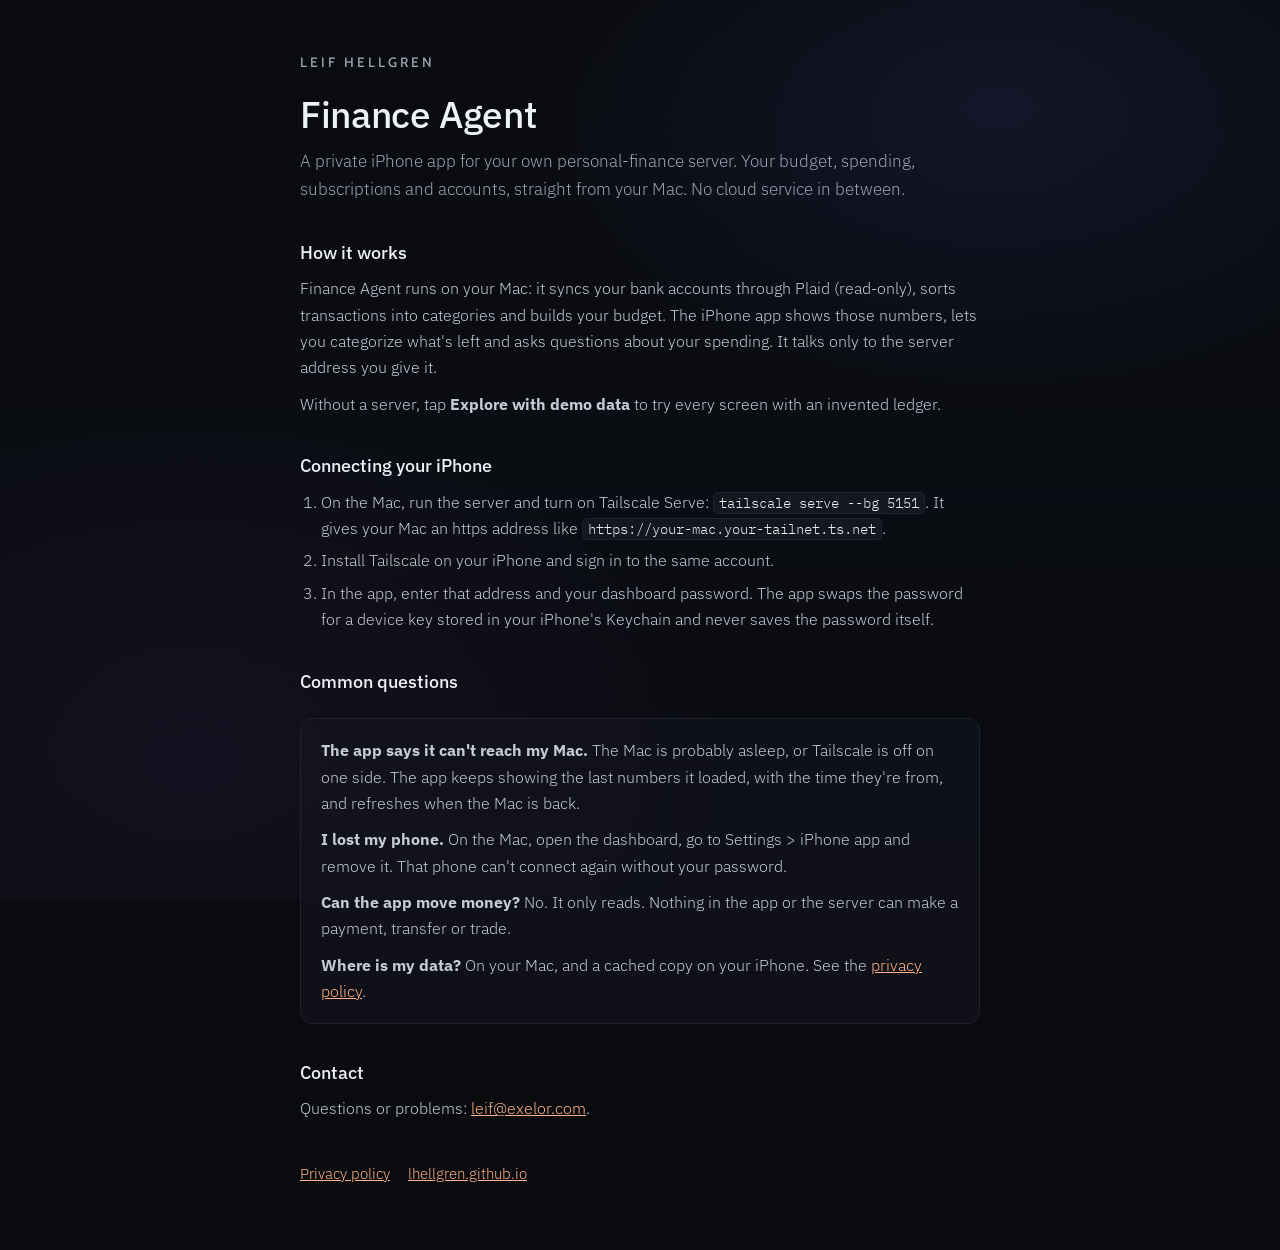
==== finance-agent/index.html @ ecdce0dc "Finance Agent: support and privacy pages for the App Store listing /finance-agent/ (support: what it" ====
<!DOCTYPE html>
<html lang="en">
<head>
<meta charset="UTF-8" />
<meta name="viewport" content="width=device-width, initial-scale=1.0" />
<title>Finance Agent · Support</title>
<meta name="description" content="Support for Finance Agent, a private iPhone companion to your own personal-finance server." />
<meta name="theme-color" content="#0a0b0f" />
<link rel="canonical" href="https://lhellgren.github.io/finance-agent/" />
<link rel="preconnect" href="https://fonts.googleapis.com" />
<link rel="preconnect" href="https://fonts.gstatic.com" crossorigin />
<link href="https://fonts.googleapis.com/css2?family=IBM+Plex+Sans:wght@300;500&family=IBM+Plex+Mono:wght@400&family=Cabin:wght@500&display=swap" rel="stylesheet" />
<link rel="stylesheet" href="style.css" />
</head>
<body>
<div class="amb"></div>
<main>
  <a class="name" href="/">Leif Hellgren</a>
  <h1>Finance Agent</h1>
  <p class="lede">A private iPhone app for your own personal-finance server. Your budget, spending,
  subscriptions and accounts, straight from your Mac. No cloud service in between.</p>

  <h2>How it works</h2>
  <p>Finance Agent runs on your Mac: it syncs your bank accounts through Plaid (read-only), sorts
  transactions into categories and builds your budget. The iPhone app shows those numbers, lets you
  categorize what's left and asks questions about your spending. It talks only to the server address
  you give it.</p>
  <p>Without a server, tap <b>Explore with demo data</b> to try every screen with an invented ledger.</p>

  <h2>Connecting your iPhone</h2>
  <ol>
    <li>On the Mac, run the server and turn on Tailscale Serve: <code>tailscale serve --bg 5151</code>.
      It gives your Mac an https address like <code>https://your-mac.your-tailnet.ts.net</code>.</li>
    <li>Install Tailscale on your iPhone and sign in to the same account.</li>
    <li>In the app, enter that address and your dashboard password. The app swaps the password for a
      device key stored in your iPhone's Keychain and never saves the password itself.</li>
  </ol>

  <h2>Common questions</h2>
  <div class="card">
    <p><b>The app says it can't reach my Mac.</b> The Mac is probably asleep, or Tailscale is off on one
    side. The app keeps showing the last numbers it loaded, with the time they're from, and refreshes when
    the Mac is back.</p>
    <p><b>I lost my phone.</b> On the Mac, open the dashboard, go to Settings &gt; iPhone app and remove it.
    That phone can't connect again without your password.</p>
    <p><b>Can the app move money?</b> No. It only reads. Nothing in the app or the server can make a
    payment, transfer or trade.</p>
    <p><b>Where is my data?</b> On your Mac, and a cached copy on your iPhone. See the
    <a href="privacy.html">privacy policy</a>.</p>
  </div>

  <h2>Contact</h2>
  <p>Questions or problems: <a href="mailto:leif@exelor.com?subject=Finance%20Agent">leif@exelor.com</a>.</p>

  <nav class="links">
    <a href="privacy.html">Privacy policy</a>
    <a href="/">lhellgren.github.io</a>
  </nav>
</main>
</body>
</html>
---- finance-agent/style.css ----
/* Finance Agent support + privacy pages: the site's palette and type, long-form layout. */
:root { --bg:#0a0b0f; --ink:#eef1f7; --ink-dim:#9aa3b2; --ink-body:#c4cad6; --line:#1d2130;
        --accent:#ff8a4c; --accent-soft:#ffb489; }
* { margin:0; padding:0; box-sizing:border-box; }
html { -webkit-text-size-adjust:100%; }
body { min-height:100vh; background:var(--bg); color:var(--ink);
  font-family:"IBM Plex Sans",system-ui,sans-serif; font-weight:300; line-height:1.65;
  -webkit-font-smoothing:antialiased; padding:48px 20px 64px; }
.amb { position:fixed; inset:0; z-index:-1; background:
  radial-gradient(55% 45% at 78% 12%, rgba(88,120,255,0.10), transparent 70%),
  radial-gradient(60% 55% at 15% 85%, rgba(150,80,220,0.08), transparent 70%),
  linear-gradient(180deg,#0a0b0f 0%,#0b0d14 55%,#0a0b0f 100%); }
main { max-width:680px; margin:0 auto; }
.name { font-family:"Gill Sans","Gill Sans MT","Cabin",sans-serif; font-weight:500; text-transform:uppercase;
  letter-spacing:0.22em; font-size:0.85rem; color:var(--ink-dim); text-decoration:none; }
h1 { font-size:clamp(1.7rem,5vw,2.3rem); font-weight:500; letter-spacing:-0.01em; line-height:1.2; margin:18px 0 10px; }
h2 { font-size:1.12rem; font-weight:500; margin:34px 0 8px; }
p, li { color:var(--ink-body); }
p + p { margin-top:10px; }
ul, ol { padding-left:1.3em; margin-top:8px; }
li + li { margin-top:6px; }
.lede { font-size:1.08rem; color:var(--ink-dim); }
.muted { color:var(--ink-dim); font-size:0.9rem; }
a { color:var(--accent-soft); }
a:focus-visible { outline:2px solid var(--accent); outline-offset:3px; border-radius:4px; }
code { font-family:"IBM Plex Mono",ui-monospace,monospace; font-size:0.88em; background:#141722;
  border:1px solid var(--line); border-radius:5px; padding:1px 5px; color:var(--ink); }
.card { border:1px solid var(--line); border-radius:12px; padding:18px 20px; margin-top:22px; background:rgba(20,23,34,0.55); }
nav.links { display:flex; gap:18px; flex-wrap:wrap; margin-top:40px; font-size:0.93rem; }
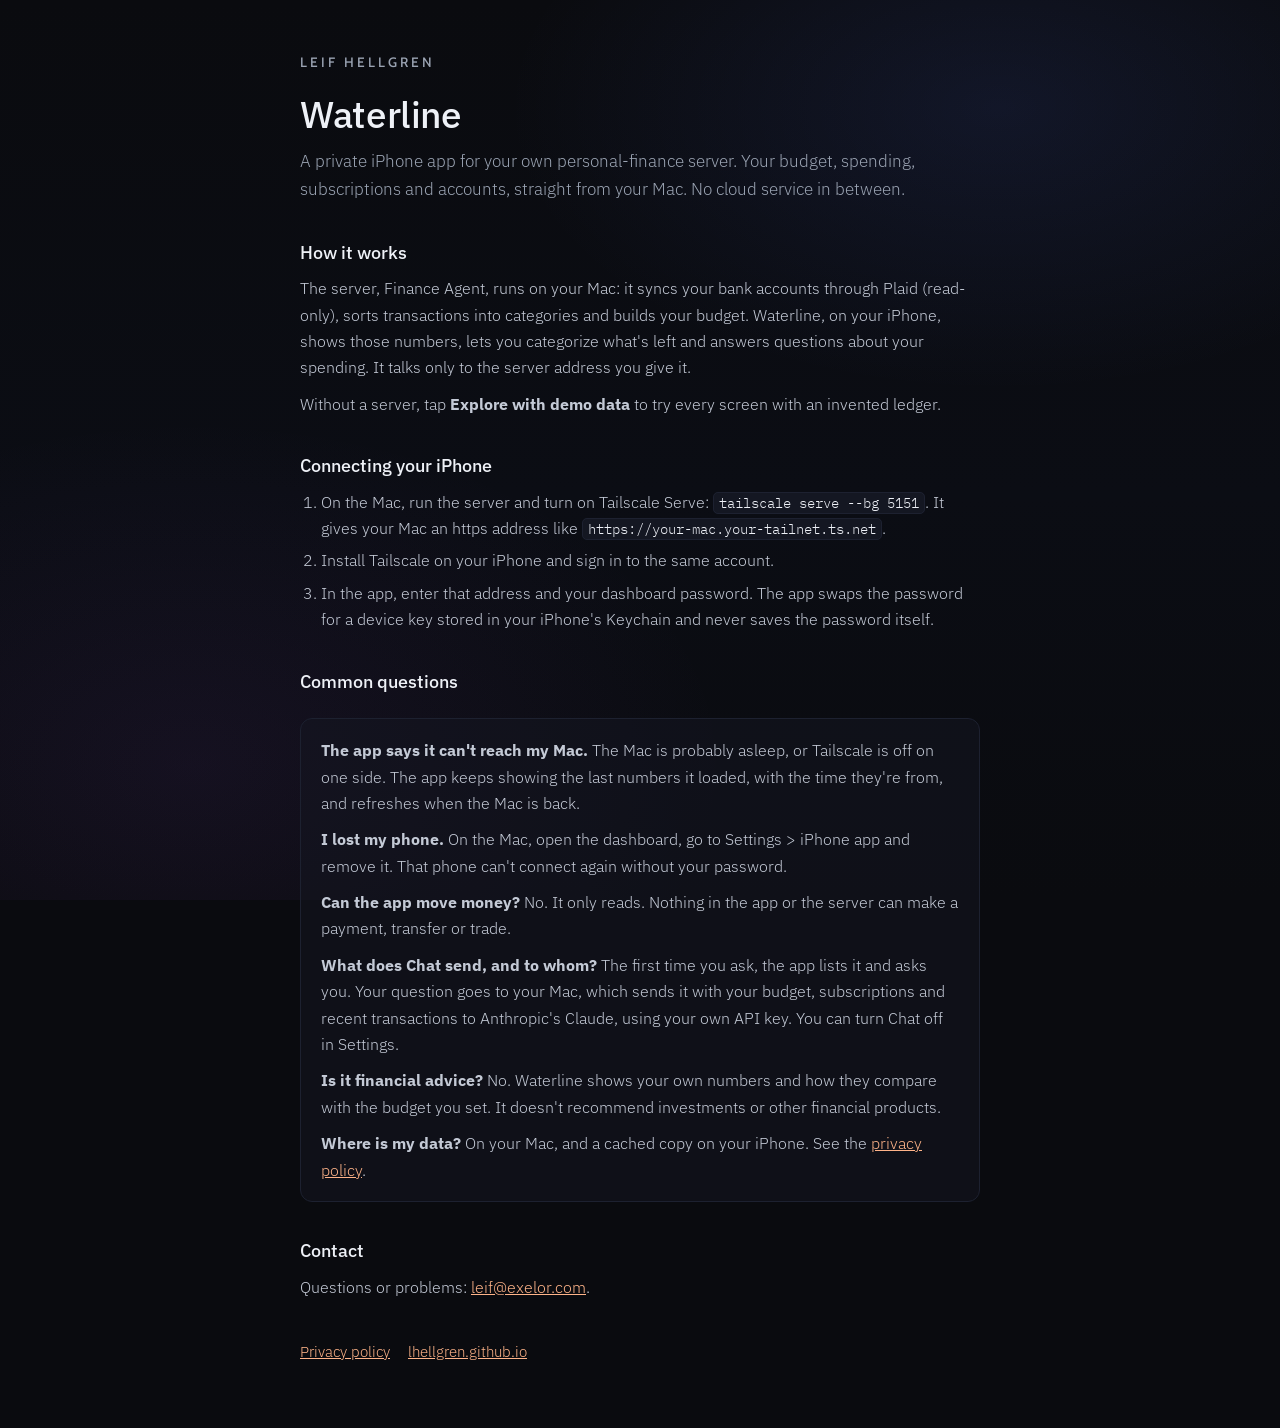
==== commit c2fa412b: "Waterline: support and privacy pages renamed; Chat and third-party AI disclosed The app asks before " ====
--- a/finance-agent/index.html
+++ b/finance-agent/index.html
@@ -3,8 +3,8 @@
 <head>
 <meta charset="UTF-8" />
 <meta name="viewport" content="width=device-width, initial-scale=1.0" />
-<title>Finance Agent · Support</title>
-<meta name="description" content="Support for Finance Agent, a private iPhone companion to your own personal-finance server." />
+<title>Waterline · Support</title>
+<meta name="description" content="Support for Waterline, the private iPhone app for the personal-finance server on your own Mac." />
 <meta name="theme-color" content="#0a0b0f" />
 <link rel="canonical" href="https://lhellgren.github.io/finance-agent/" />
 <link rel="preconnect" href="https://fonts.googleapis.com" />
@@ -16,15 +16,15 @@
 <div class="amb"></div>
 <main>
   <a class="name" href="/">Leif Hellgren</a>
-  <h1>Finance Agent</h1>
+  <h1>Waterline</h1>
   <p class="lede">A private iPhone app for your own personal-finance server. Your budget, spending,
   subscriptions and accounts, straight from your Mac. No cloud service in between.</p>
 
   <h2>How it works</h2>
-  <p>Finance Agent runs on your Mac: it syncs your bank accounts through Plaid (read-only), sorts
-  transactions into categories and builds your budget. The iPhone app shows those numbers, lets you
-  categorize what's left and asks questions about your spending. It talks only to the server address
-  you give it.</p>
+  <p>The server, Finance Agent, runs on your Mac: it syncs your bank accounts through Plaid
+  (read-only), sorts transactions into categories and builds your budget. Waterline, on your iPhone,
+  shows those numbers, lets you categorize what's left and answers questions about your spending. It
+  talks only to the server address you give it.</p>
   <p>Without a server, tap <b>Explore with demo data</b> to try every screen with an invented ledger.</p>
 
   <h2>Connecting your iPhone</h2>
@@ -45,12 +45,17 @@
     That phone can't connect again without your password.</p>
     <p><b>Can the app move money?</b> No. It only reads. Nothing in the app or the server can make a
     payment, transfer or trade.</p>
+    <p><b>What does Chat send, and to whom?</b> The first time you ask, the app lists it and asks you.
+    Your question goes to your Mac, which sends it with your budget, subscriptions and recent
+    transactions to Anthropic's Claude, using your own API key. You can turn Chat off in Settings.</p>
+    <p><b>Is it financial advice?</b> No. Waterline shows your own numbers and how they compare with the
+    budget you set. It doesn't recommend investments or other financial products.</p>
     <p><b>Where is my data?</b> On your Mac, and a cached copy on your iPhone. See the
     <a href="privacy.html">privacy policy</a>.</p>
   </div>
 
   <h2>Contact</h2>
-  <p>Questions or problems: <a href="mailto:leif@exelor.com?subject=Finance%20Agent">leif@exelor.com</a>.</p>
+  <p>Questions or problems: <a href="mailto:leif@exelor.com?subject=Waterline">leif@exelor.com</a>.</p>
 
   <nav class="links">
     <a href="privacy.html">Privacy policy</a>
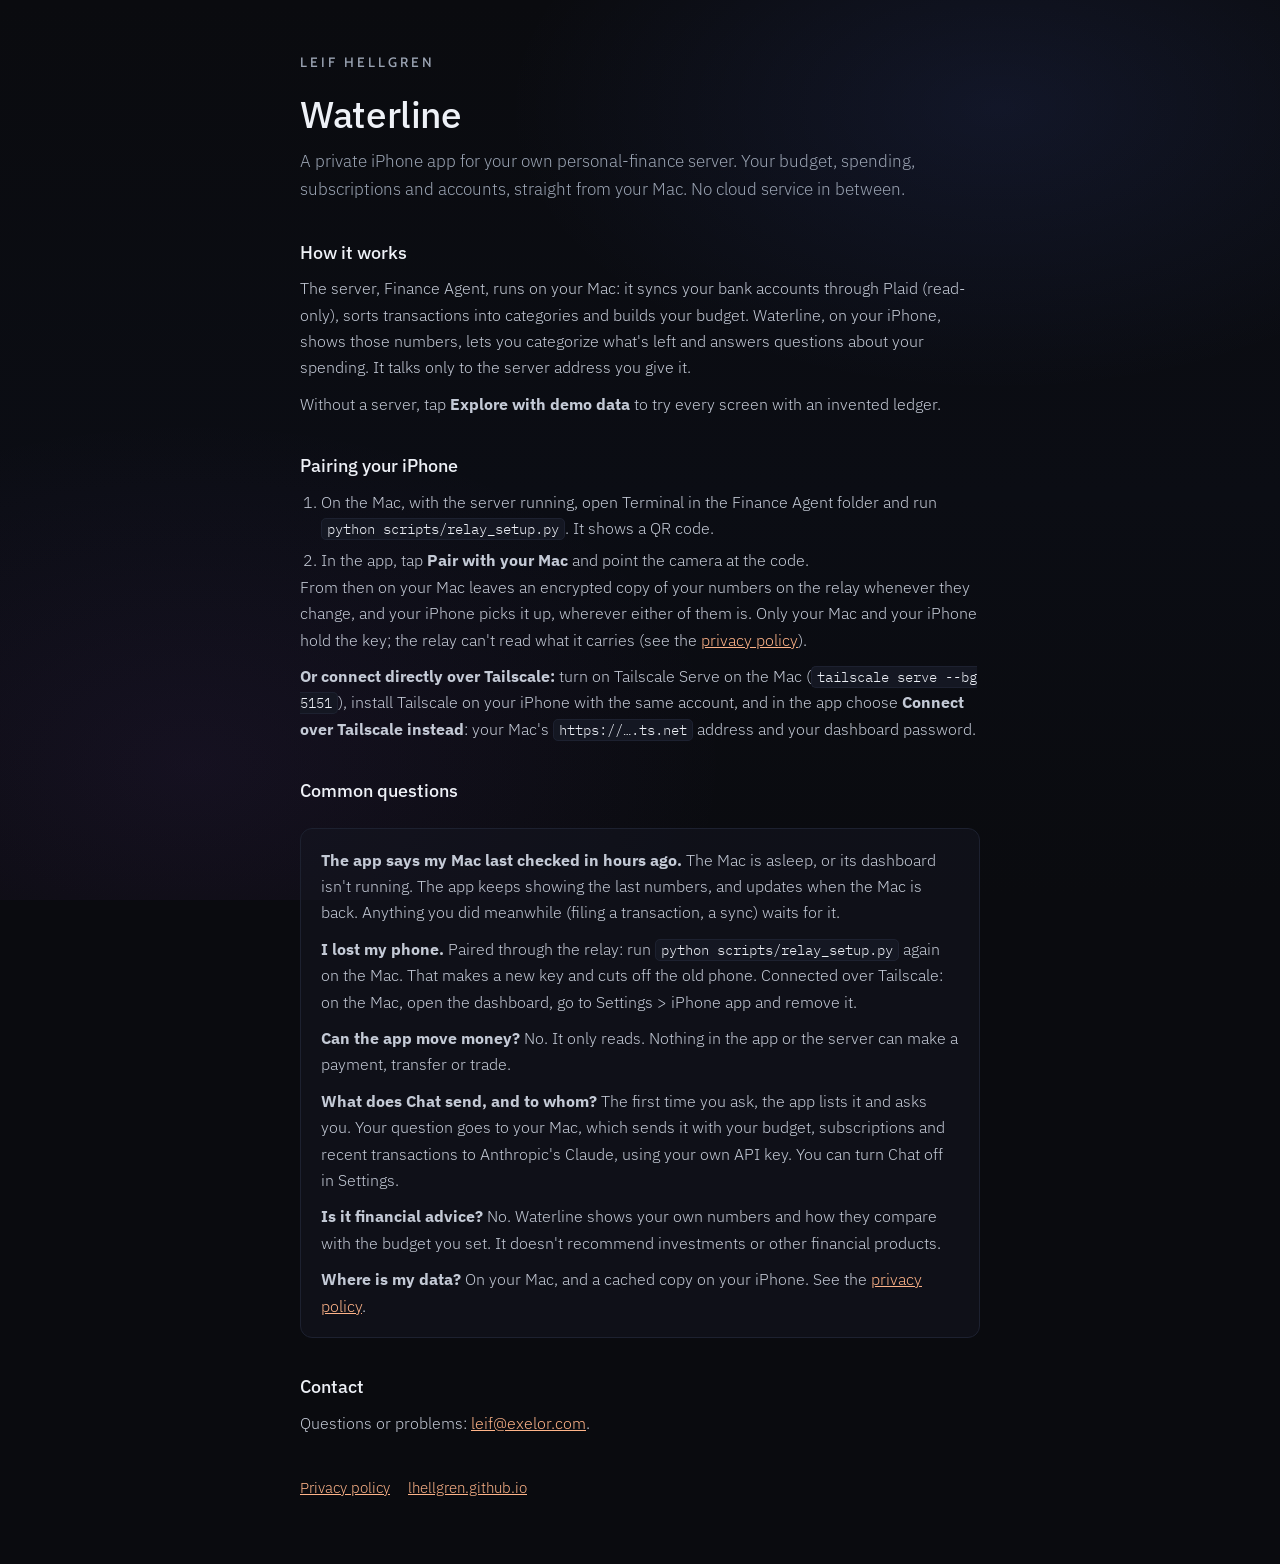
==== commit ed15f7ac: "Waterline pages: pairing through the encrypted relay (support steps, privacy policy) Co-Authored-By:" ====
--- a/finance-agent/index.html
+++ b/finance-agent/index.html
@@ -27,22 +27,28 @@
   talks only to the server address you give it.</p>
   <p>Without a server, tap <b>Explore with demo data</b> to try every screen with an invented ledger.</p>
 
-  <h2>Connecting your iPhone</h2>
+  <h2>Pairing your iPhone</h2>
   <ol>
-    <li>On the Mac, run the server and turn on Tailscale Serve: <code>tailscale serve --bg 5151</code>.
-      It gives your Mac an https address like <code>https://your-mac.your-tailnet.ts.net</code>.</li>
-    <li>Install Tailscale on your iPhone and sign in to the same account.</li>
-    <li>In the app, enter that address and your dashboard password. The app swaps the password for a
-      device key stored in your iPhone's Keychain and never saves the password itself.</li>
+    <li>On the Mac, with the server running, open Terminal in the Finance Agent folder and run
+      <code>python scripts/relay_setup.py</code>. It shows a QR code.</li>
+    <li>In the app, tap <b>Pair with your Mac</b> and point the camera at the code.</li>
   </ol>
+  <p>From then on your Mac leaves an encrypted copy of your numbers on the relay whenever they change,
+  and your iPhone picks it up, wherever either of them is. Only your Mac and your iPhone hold the key;
+  the relay can't read what it carries (see the <a href="privacy.html">privacy policy</a>).</p>
+  <p><b>Or connect directly over Tailscale:</b> turn on Tailscale Serve on the Mac
+  (<code>tailscale serve --bg 5151</code>), install Tailscale on your iPhone with the same account, and
+  in the app choose <b>Connect over Tailscale instead</b>: your Mac's <code>https://….ts.net</code>
+  address and your dashboard password.</p>
 
   <h2>Common questions</h2>
   <div class="card">
-    <p><b>The app says it can't reach my Mac.</b> The Mac is probably asleep, or Tailscale is off on one
-    side. The app keeps showing the last numbers it loaded, with the time they're from, and refreshes when
-    the Mac is back.</p>
-    <p><b>I lost my phone.</b> On the Mac, open the dashboard, go to Settings &gt; iPhone app and remove it.
-    That phone can't connect again without your password.</p>
+    <p><b>The app says my Mac last checked in hours ago.</b> The Mac is asleep, or its dashboard isn't
+    running. The app keeps showing the last numbers, and updates when the Mac is back. Anything you did
+    meanwhile (filing a transaction, a sync) waits for it.</p>
+    <p><b>I lost my phone.</b> Paired through the relay: run <code>python scripts/relay_setup.py</code>
+    again on the Mac. That makes a new key and cuts off the old phone. Connected over Tailscale: on the
+    Mac, open the dashboard, go to Settings &gt; iPhone app and remove it.</p>
     <p><b>Can the app move money?</b> No. It only reads. Nothing in the app or the server can make a
     payment, transfer or trade.</p>
     <p><b>What does Chat send, and to whom?</b> The first time you ask, the app lists it and asks you.
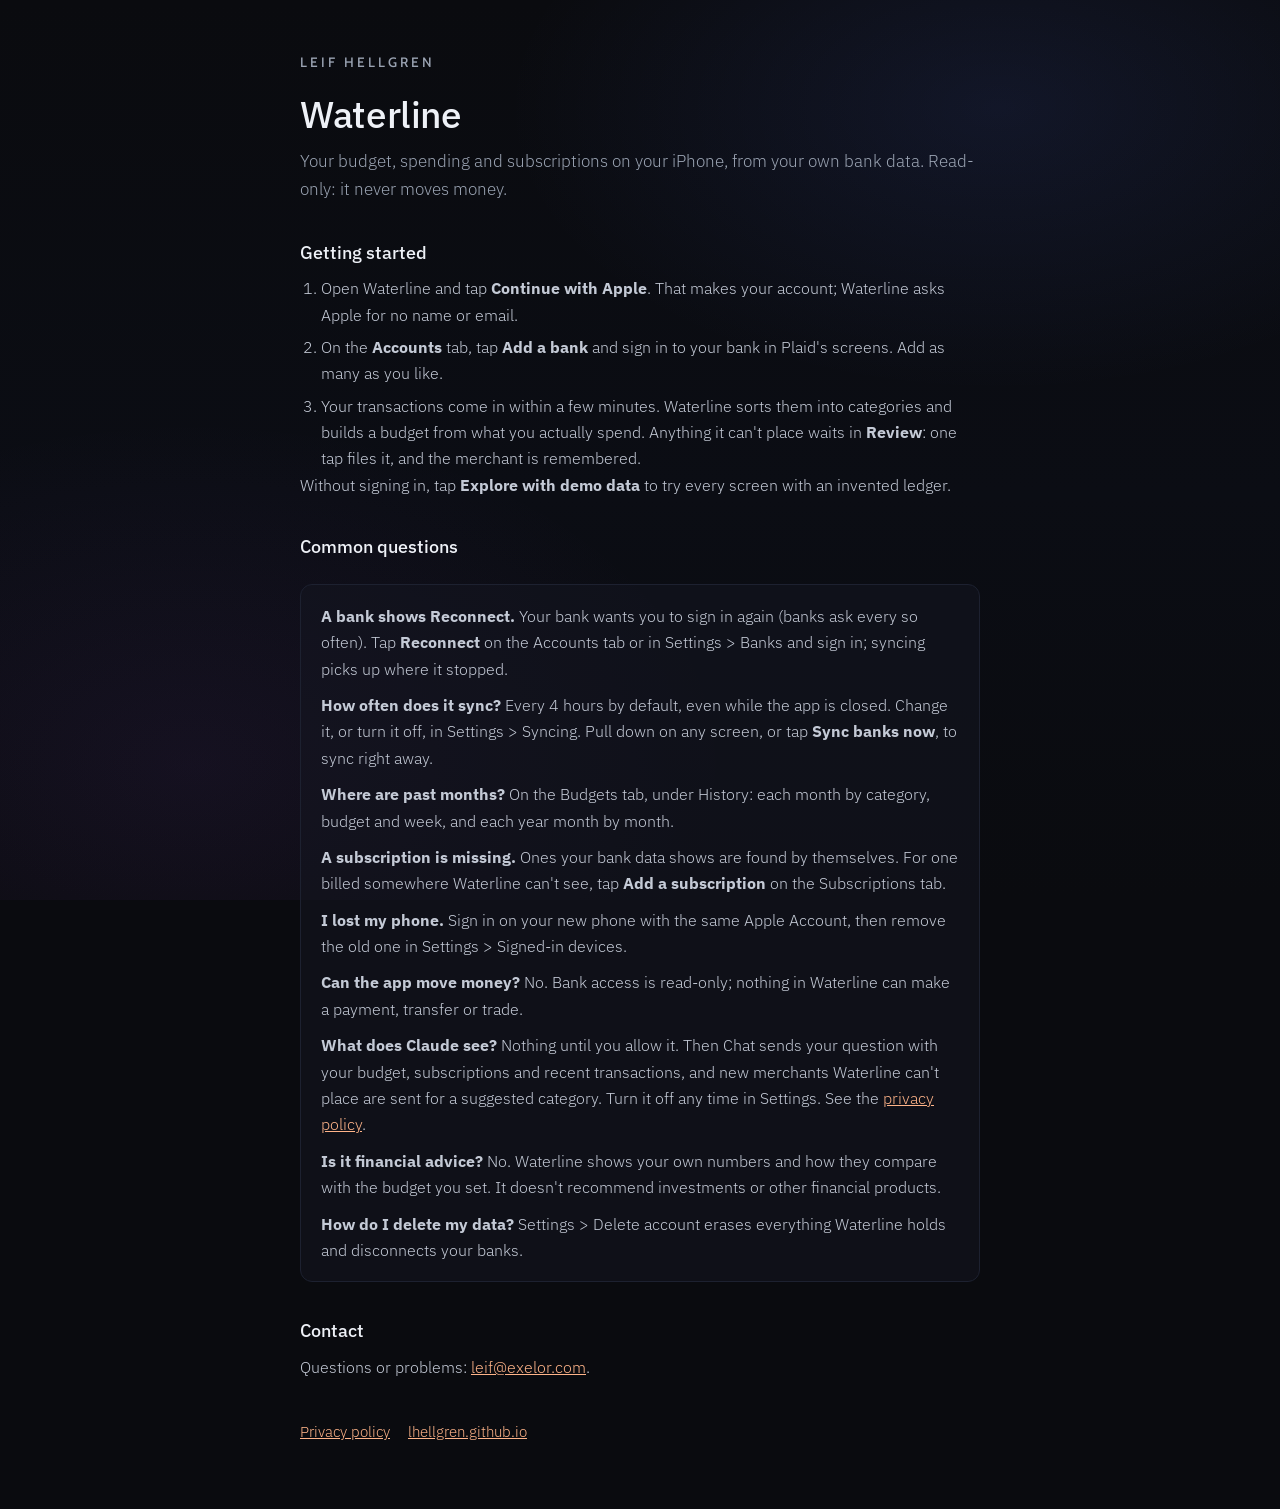
==== commit b3e0f4a5: "Waterline pages: accounts (Sign in with Apple, Plaid in the app, Claude only with consent, deleting " ====
--- a/finance-agent/index.html
+++ b/finance-agent/index.html
@@ -4,7 +4,7 @@
 <meta charset="UTF-8" />
 <meta name="viewport" content="width=device-width, initial-scale=1.0" />
 <title>Waterline · Support</title>
-<meta name="description" content="Support for Waterline, the private iPhone app for the personal-finance server on your own Mac." />
+<meta name="description" content="Support for Waterline: getting started, reconnecting a bank, syncing, history, and deleting your data." />
 <meta name="theme-color" content="#0a0b0f" />
 <link rel="canonical" href="https://lhellgren.github.io/finance-agent/" />
 <link rel="preconnect" href="https://fonts.googleapis.com" />
@@ -17,47 +17,45 @@
 <main>
   <a class="name" href="/">Leif Hellgren</a>
   <h1>Waterline</h1>
-  <p class="lede">A private iPhone app for your own personal-finance server. Your budget, spending,
-  subscriptions and accounts, straight from your Mac. No cloud service in between.</p>
+  <p class="lede">Your budget, spending and subscriptions on your iPhone, from your own bank data.
+  Read-only: it never moves money.</p>
 
-  <h2>How it works</h2>
-  <p>The server, Finance Agent, runs on your Mac: it syncs your bank accounts through Plaid
-  (read-only), sorts transactions into categories and builds your budget. Waterline, on your iPhone,
-  shows those numbers, lets you categorize what's left and answers questions about your spending. It
-  talks only to the server address you give it.</p>
-  <p>Without a server, tap <b>Explore with demo data</b> to try every screen with an invented ledger.</p>
-
-  <h2>Pairing your iPhone</h2>
+  <h2>Getting started</h2>
   <ol>
-    <li>On the Mac, with the server running, open Terminal in the Finance Agent folder and run
-      <code>python scripts/relay_setup.py</code>. It shows a QR code.</li>
-    <li>In the app, tap <b>Pair with your Mac</b> and point the camera at the code.</li>
+    <li>Open Waterline and tap <b>Continue with Apple</b>. That makes your account; Waterline asks
+      Apple for no name or email.</li>
+    <li>On the <b>Accounts</b> tab, tap <b>Add a bank</b> and sign in to your bank in Plaid's screens.
+      Add as many as you like.</li>
+    <li>Your transactions come in within a few minutes. Waterline sorts them into categories and builds
+      a budget from what you actually spend. Anything it can't place waits in <b>Review</b>: one tap
+      files it, and the merchant is remembered.</li>
   </ol>
-  <p>From then on your Mac leaves an encrypted copy of your numbers on the relay whenever they change,
-  and your iPhone picks it up, wherever either of them is. Only your Mac and your iPhone hold the key;
-  the relay can't read what it carries (see the <a href="privacy.html">privacy policy</a>).</p>
-  <p><b>Or connect directly over Tailscale:</b> turn on Tailscale Serve on the Mac
-  (<code>tailscale serve --bg 5151</code>), install Tailscale on your iPhone with the same account, and
-  in the app choose <b>Connect over Tailscale instead</b>: your Mac's <code>https://….ts.net</code>
-  address and your dashboard password.</p>
+  <p>Without signing in, tap <b>Explore with demo data</b> to try every screen with an invented ledger.</p>
 
   <h2>Common questions</h2>
   <div class="card">
-    <p><b>The app says my Mac last checked in hours ago.</b> The Mac is asleep, or its dashboard isn't
-    running. The app keeps showing the last numbers, and updates when the Mac is back. Anything you did
-    meanwhile (filing a transaction, a sync) waits for it.</p>
-    <p><b>I lost my phone.</b> Paired through the relay: run <code>python scripts/relay_setup.py</code>
-    again on the Mac. That makes a new key and cuts off the old phone. Connected over Tailscale: on the
-    Mac, open the dashboard, go to Settings &gt; iPhone app and remove it.</p>
-    <p><b>Can the app move money?</b> No. It only reads. Nothing in the app or the server can make a
+    <p><b>A bank shows Reconnect.</b> Your bank wants you to sign in again (banks ask every so often).
+    Tap <b>Reconnect</b> on the Accounts tab or in Settings &gt; Banks and sign in; syncing picks up
+    where it stopped.</p>
+    <p><b>How often does it sync?</b> Every 4 hours by default, even while the app is closed. Change it,
+    or turn it off, in Settings &gt; Syncing. Pull down on any screen, or tap <b>Sync banks now</b>, to
+    sync right away.</p>
+    <p><b>Where are past months?</b> On the Budgets tab, under History: each month by category, budget
+    and week, and each year month by month.</p>
+    <p><b>A subscription is missing.</b> Ones your bank data shows are found by themselves. For one
+    billed somewhere Waterline can't see, tap <b>Add a subscription</b> on the Subscriptions tab.</p>
+    <p><b>I lost my phone.</b> Sign in on your new phone with the same Apple Account, then remove the
+    old one in Settings &gt; Signed-in devices.</p>
+    <p><b>Can the app move money?</b> No. Bank access is read-only; nothing in Waterline can make a
     payment, transfer or trade.</p>
-    <p><b>What does Chat send, and to whom?</b> The first time you ask, the app lists it and asks you.
-    Your question goes to your Mac, which sends it with your budget, subscriptions and recent
-    transactions to Anthropic's Claude, using your own API key. You can turn Chat off in Settings.</p>
+    <p><b>What does Claude see?</b> Nothing until you allow it. Then Chat sends your question with your
+    budget, subscriptions and recent transactions, and new merchants Waterline can't place are sent for
+    a suggested category. Turn it off any time in Settings. See the
+    <a href="privacy.html">privacy policy</a>.</p>
     <p><b>Is it financial advice?</b> No. Waterline shows your own numbers and how they compare with the
     budget you set. It doesn't recommend investments or other financial products.</p>
-    <p><b>Where is my data?</b> On your Mac, and a cached copy on your iPhone. See the
-    <a href="privacy.html">privacy policy</a>.</p>
+    <p><b>How do I delete my data?</b> Settings &gt; Delete account erases everything Waterline holds and
+    disconnects your banks.</p>
   </div>
 
   <h2>Contact</h2>
